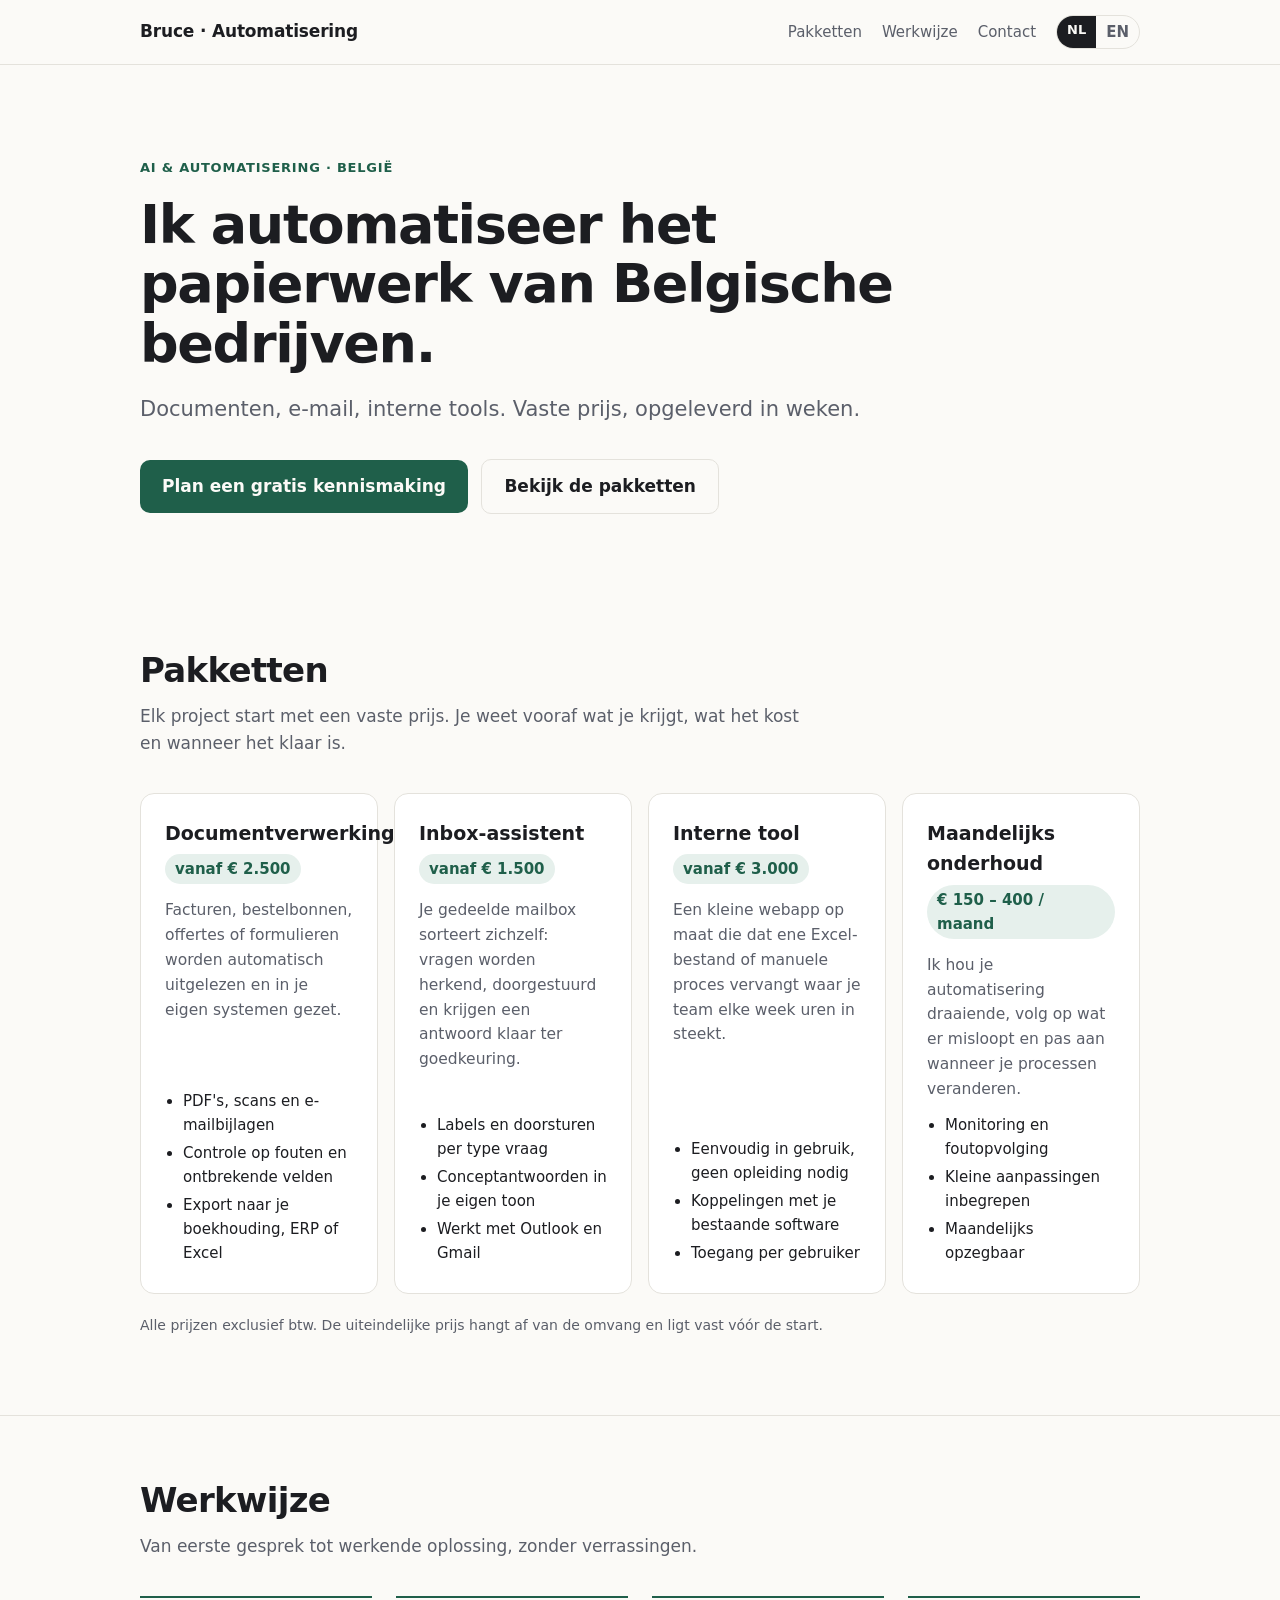
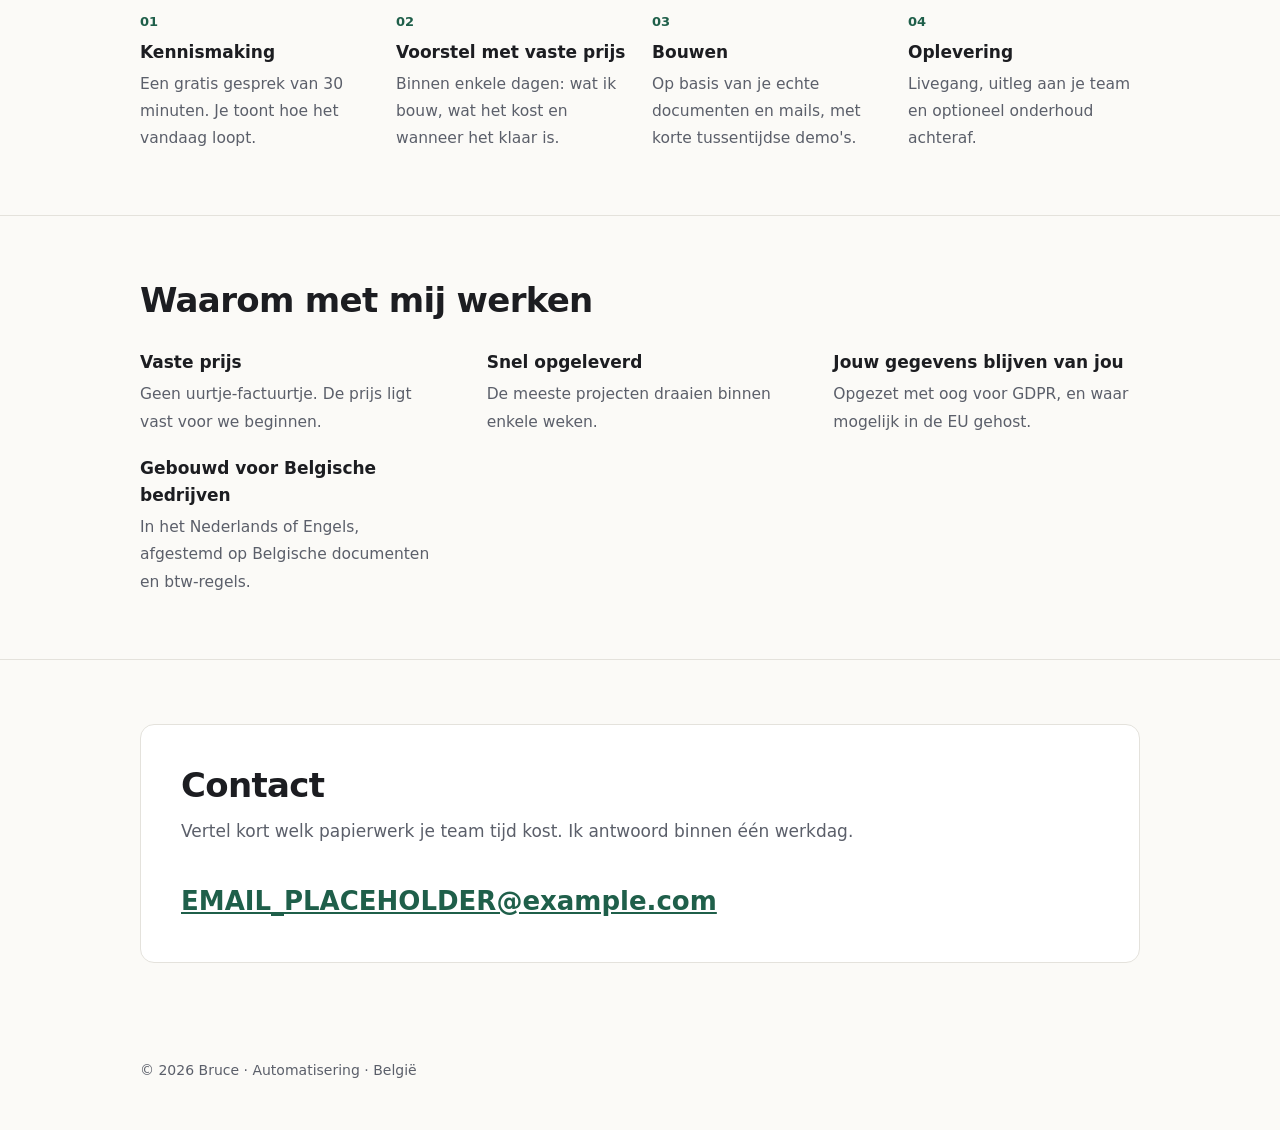
==== index.html @ b66c42b6 "Add bilingual NL/EN freelance site Co-Authored-By: Claude Opus 5.5 <noreply@anthropic.com> Claude-Se" ====
<!doctype html>
<html lang="nl-BE">
<head>
  <meta charset="utf-8">
  <meta name="viewport" content="width=device-width, initial-scale=1">
  <title>Bruce · Automatisering voor Belgische bedrijven</title>
  <meta name="description" content="Ik automatiseer het papierwerk van Belgische bedrijven: documenten, e-mail, interne tools. Vaste prijs, opgeleverd in weken.">
  <link rel="alternate" hreflang="nl-BE" href="./">
  <link rel="alternate" hreflang="en" href="en/">
  <link rel="stylesheet" href="style.css">
</head>
<body>
  <header>
    <div class="wrap">
      <a class="brand" href="./">Bruce · Automatisering</a>
      <nav>
        <a class="nav-link" href="#pakketten">Pakketten</a>
        <a class="nav-link" href="#werkwijze">Werkwijze</a>
        <a class="nav-link" href="#contact">Contact</a>
        <div class="lang" aria-label="Taal">
          <span aria-current="true">NL</span>
          <a href="en/" hreflang="en" lang="en">EN</a>
        </div>
      </nav>
    </div>
  </header>

  <main>
    <div class="hero">
      <div class="wrap">
        <span class="eyebrow">AI &amp; automatisering · België</span>
        <h1>Ik automatiseer het papierwerk van Belgische bedrijven.</h1>
        <p class="lead">Documenten, e-mail, interne tools. Vaste prijs, opgeleverd in weken.</p>
        <a class="btn" href="#contact">Plan een gratis kennismaking</a>
        <a class="btn btn-ghost" href="#pakketten">Bekijk de pakketten</a>
      </div>
    </div>

    <section id="pakketten">
      <div class="wrap">
        <h2>Pakketten</h2>
        <p class="section-intro">Elk project start met een vaste prijs. Je weet vooraf wat je krijgt, wat het kost en wanneer het klaar is.</p>
        <div class="grid">
          <article class="card">
            <h3>Documentverwerking</h3>
            <span class="price">vanaf € 2.500</span>
            <p>Facturen, bestelbonnen, offertes of formulieren worden automatisch uitgelezen en in je eigen systemen gezet.</p>
            <ul>
              <li>PDF's, scans en e-mailbijlagen</li>
              <li>Controle op fouten en ontbrekende velden</li>
              <li>Export naar je boekhouding, ERP of Excel</li>
            </ul>
          </article>
          <article class="card">
            <h3>Inbox-assistent</h3>
            <span class="price">vanaf € 1.500</span>
            <p>Je gedeelde mailbox sorteert zichzelf: vragen worden herkend, doorgestuurd en krijgen een antwoord klaar ter goedkeuring.</p>
            <ul>
              <li>Labels en doorsturen per type vraag</li>
              <li>Conceptantwoorden in je eigen toon</li>
              <li>Werkt met Outlook en Gmail</li>
            </ul>
          </article>
          <article class="card">
            <h3>Interne tool</h3>
            <span class="price">vanaf € 3.000</span>
            <p>Een kleine webapp op maat die dat ene Excel-bestand of manuele proces vervangt waar je team elke week uren in steekt.</p>
            <ul>
              <li>Eenvoudig in gebruik, geen opleiding nodig</li>
              <li>Koppelingen met je bestaande software</li>
              <li>Toegang per gebruiker</li>
            </ul>
          </article>
          <article class="card">
            <h3>Maandelijks onderhoud</h3>
            <span class="price">€ 150 – 400 / maand</span>
            <p>Ik hou je automatisering draaiende, volg op wat er misloopt en pas aan wanneer je processen veranderen.</p>
            <ul>
              <li>Monitoring en foutopvolging</li>
              <li>Kleine aanpassingen inbegrepen</li>
              <li>Maandelijks opzegbaar</li>
            </ul>
          </article>
        </div>
        <p class="note">Alle prijzen exclusief btw. De uiteindelijke prijs hangt af van de omvang en ligt vast vóór de start.</p>
      </div>
    </section>

    <section id="werkwijze">
      <div class="wrap">
        <h2>Werkwijze</h2>
        <p class="section-intro">Van eerste gesprek tot werkende oplossing, zonder verrassingen.</p>
        <ol class="steps">
          <li><strong>Kennismaking</strong><span>Een gratis gesprek van 30 minuten. Je toont hoe het vandaag loopt.</span></li>
          <li><strong>Voorstel met vaste prijs</strong><span>Binnen enkele dagen: wat ik bouw, wat het kost en wanneer het klaar is.</span></li>
          <li><strong>Bouwen</strong><span>Op basis van je echte documenten en mails, met korte tussentijdse demo's.</span></li>
          <li><strong>Oplevering</strong><span>Livegang, uitleg aan je team en optioneel onderhoud achteraf.</span></li>
        </ol>
      </div>
    </section>

    <section>
      <div class="wrap">
        <h2>Waarom met mij werken</h2>
        <div class="why">
          <div><strong>Vaste prijs</strong><span>Geen uurtje-factuurtje. De prijs ligt vast voor we beginnen.</span></div>
          <div><strong>Snel opgeleverd</strong><span>De meeste projecten draaien binnen enkele weken.</span></div>
          <div><strong>Jouw gegevens blijven van jou</strong><span>Opgezet met oog voor GDPR, en waar mogelijk in de EU gehost.</span></div>
          <div><strong>Gebouwd voor Belgische bedrijven</strong><span>In het Nederlands of Engels, afgestemd op Belgische documenten en btw-regels.</span></div>
        </div>
      </div>
    </section>

    <section id="contact">
      <div class="wrap">
        <div class="contact">
          <h2>Contact</h2>
          <p class="section-intro">Vertel kort welk papierwerk je team tijd kost. Ik antwoord binnen één werkdag.</p>
          <!-- TODO: vervang EMAIL_PLACEHOLDER@example.com door je echte e-mailadres (ook in en/index.html) -->
          <a class="email" href="mailto:EMAIL_PLACEHOLDER@example.com">EMAIL_PLACEHOLDER@example.com</a>
        </div>
      </div>
    </section>
  </main>

  <footer>
    <div class="wrap">© 2026 Bruce · Automatisering · België</div>
  </footer>
</body>
</html>
---- style.css ----
:root {
  --bg: #fbfaf7;
  --surface: #ffffff;
  --text: #1c1d21;
  --muted: #5b5f6a;
  --line: #e4e2dc;
  --accent: #1f5f4a;
  --accent-soft: #e6f0ec;
  --radius: 14px;
  --max: 1040px;
}

@media (prefers-color-scheme: dark) {
  :root {
    --bg: #141517;
    --surface: #1c1e21;
    --text: #ecebe7;
    --muted: #a3a6ad;
    --line: #2d3035;
    --accent: #6fc3a2;
    --accent-soft: #1d2f29;
  }
}

* { box-sizing: border-box; }

html { scroll-behavior: smooth; }

body {
  margin: 0;
  background: var(--bg);
  color: var(--text);
  font-family: system-ui, -apple-system, "Segoe UI", Roboto, "Helvetica Neue", Arial, sans-serif;
  font-size: 17px;
  line-height: 1.6;
  -webkit-font-smoothing: antialiased;
}

a { color: var(--accent); }

.wrap {
  max-width: var(--max);
  margin: 0 auto;
  padding: 0 20px;
}

/* Header */
header {
  border-bottom: 1px solid var(--line);
}
header .wrap {
  display: flex;
  align-items: center;
  justify-content: space-between;
  gap: 16px;
  min-height: 64px;
}
.brand {
  font-weight: 700;
  letter-spacing: -0.01em;
  text-decoration: none;
  color: var(--text);
}
nav {
  display: flex;
  align-items: center;
  gap: 20px;
}
nav a {
  color: var(--muted);
  text-decoration: none;
  font-size: 15px;
}
nav a:hover { color: var(--text); }
.lang {
  display: inline-flex;
  border: 1px solid var(--line);
  border-radius: 999px;
  overflow: hidden;
  font-size: 13px;
  font-weight: 600;
}
.lang a, .lang span {
  padding: 4px 10px;
  text-decoration: none;
}
.lang span {
  background: var(--text);
  color: var(--bg);
}
.lang a { color: var(--muted); }

/* Hero */
.hero {
  padding: 88px 0 72px;
}
.eyebrow {
  display: inline-block;
  font-size: 13px;
  font-weight: 600;
  letter-spacing: 0.06em;
  text-transform: uppercase;
  color: var(--accent);
  margin-bottom: 16px;
}
h1 {
  font-size: clamp(32px, 5.2vw, 54px);
  line-height: 1.1;
  letter-spacing: -0.025em;
  margin: 0 0 20px;
  max-width: 16em;
}
.lead {
  font-size: clamp(18px, 2.2vw, 21px);
  color: var(--muted);
  max-width: 36em;
  margin: 0 0 32px;
}
.btn {
  display: inline-block;
  background: var(--accent);
  color: var(--bg);
  font-weight: 600;
  padding: 13px 22px;
  border-radius: 10px;
  text-decoration: none;
}
.btn:hover { filter: brightness(1.08); }
.btn-ghost {
  background: transparent;
  color: var(--text);
  border: 1px solid var(--line);
  margin-left: 8px;
}

/* Sections */
section { padding: 64px 0; }
section + section { border-top: 1px solid var(--line); }
h2 {
  font-size: clamp(26px, 3.4vw, 34px);
  letter-spacing: -0.02em;
  line-height: 1.2;
  margin: 0 0 12px;
}
.section-intro {
  color: var(--muted);
  max-width: 40em;
  margin: 0 0 36px;
}

/* Packages */
.grid {
  display: grid;
  grid-template-columns: repeat(auto-fit, minmax(230px, 1fr));
  gap: 16px;
}
.card {
  background: var(--surface);
  border: 1px solid var(--line);
  border-radius: var(--radius);
  padding: 24px;
  display: flex;
  flex-direction: column;
}
.card h3 {
  font-size: 19px;
  margin: 0 0 6px;
}
.price {
  font-size: 15px;
  font-weight: 600;
  color: var(--accent);
  background: var(--accent-soft);
  align-self: flex-start;
  padding: 3px 10px;
  border-radius: 999px;
  margin-bottom: 14px;
}
.card p {
  margin: 0 0 12px;
  color: var(--muted);
  font-size: 15.5px;
}
.card ul {
  margin: auto 0 0;
  padding-left: 18px;
  font-size: 15px;
}
.card li { margin-bottom: 4px; }
.note {
  margin-top: 20px;
  font-size: 14px;
  color: var(--muted);
}

/* Steps */
.steps {
  list-style: none;
  padding: 0;
  margin: 0;
  display: grid;
  grid-template-columns: repeat(auto-fit, minmax(200px, 1fr));
  gap: 24px;
  counter-reset: step;
}
.steps li {
  counter-increment: step;
  padding-top: 14px;
  border-top: 2px solid var(--accent);
}
.steps li::before {
  content: counter(step, decimal-leading-zero);
  display: block;
  font-size: 13px;
  font-weight: 700;
  color: var(--accent);
  margin-bottom: 6px;
}
.steps strong { display: block; margin-bottom: 4px; }
.steps span { color: var(--muted); font-size: 15.5px; }

/* Why */
.why {
  margin-top: 28px;
  display: grid;
  grid-template-columns: repeat(auto-fit, minmax(260px, 1fr));
  gap: 20px 40px;
}
.why div strong { display: block; margin-bottom: 4px; }
.why div span { color: var(--muted); font-size: 15.5px; }

/* Contact */
.contact {
  background: var(--surface);
  border: 1px solid var(--line);
  border-radius: var(--radius);
  padding: 40px;
}
.contact .email {
  font-size: clamp(20px, 3vw, 26px);
  font-weight: 600;
  word-break: break-all;
}

footer {
  padding: 32px 0 48px;
  color: var(--muted);
  font-size: 14px;
}

@media (max-width: 640px) {
  nav .nav-link { display: none; }
  .hero { padding: 56px 0 48px; }
  section { padding: 48px 0; }
  .contact { padding: 28px 20px; }
  .btn-ghost { margin: 10px 0 0; }
}
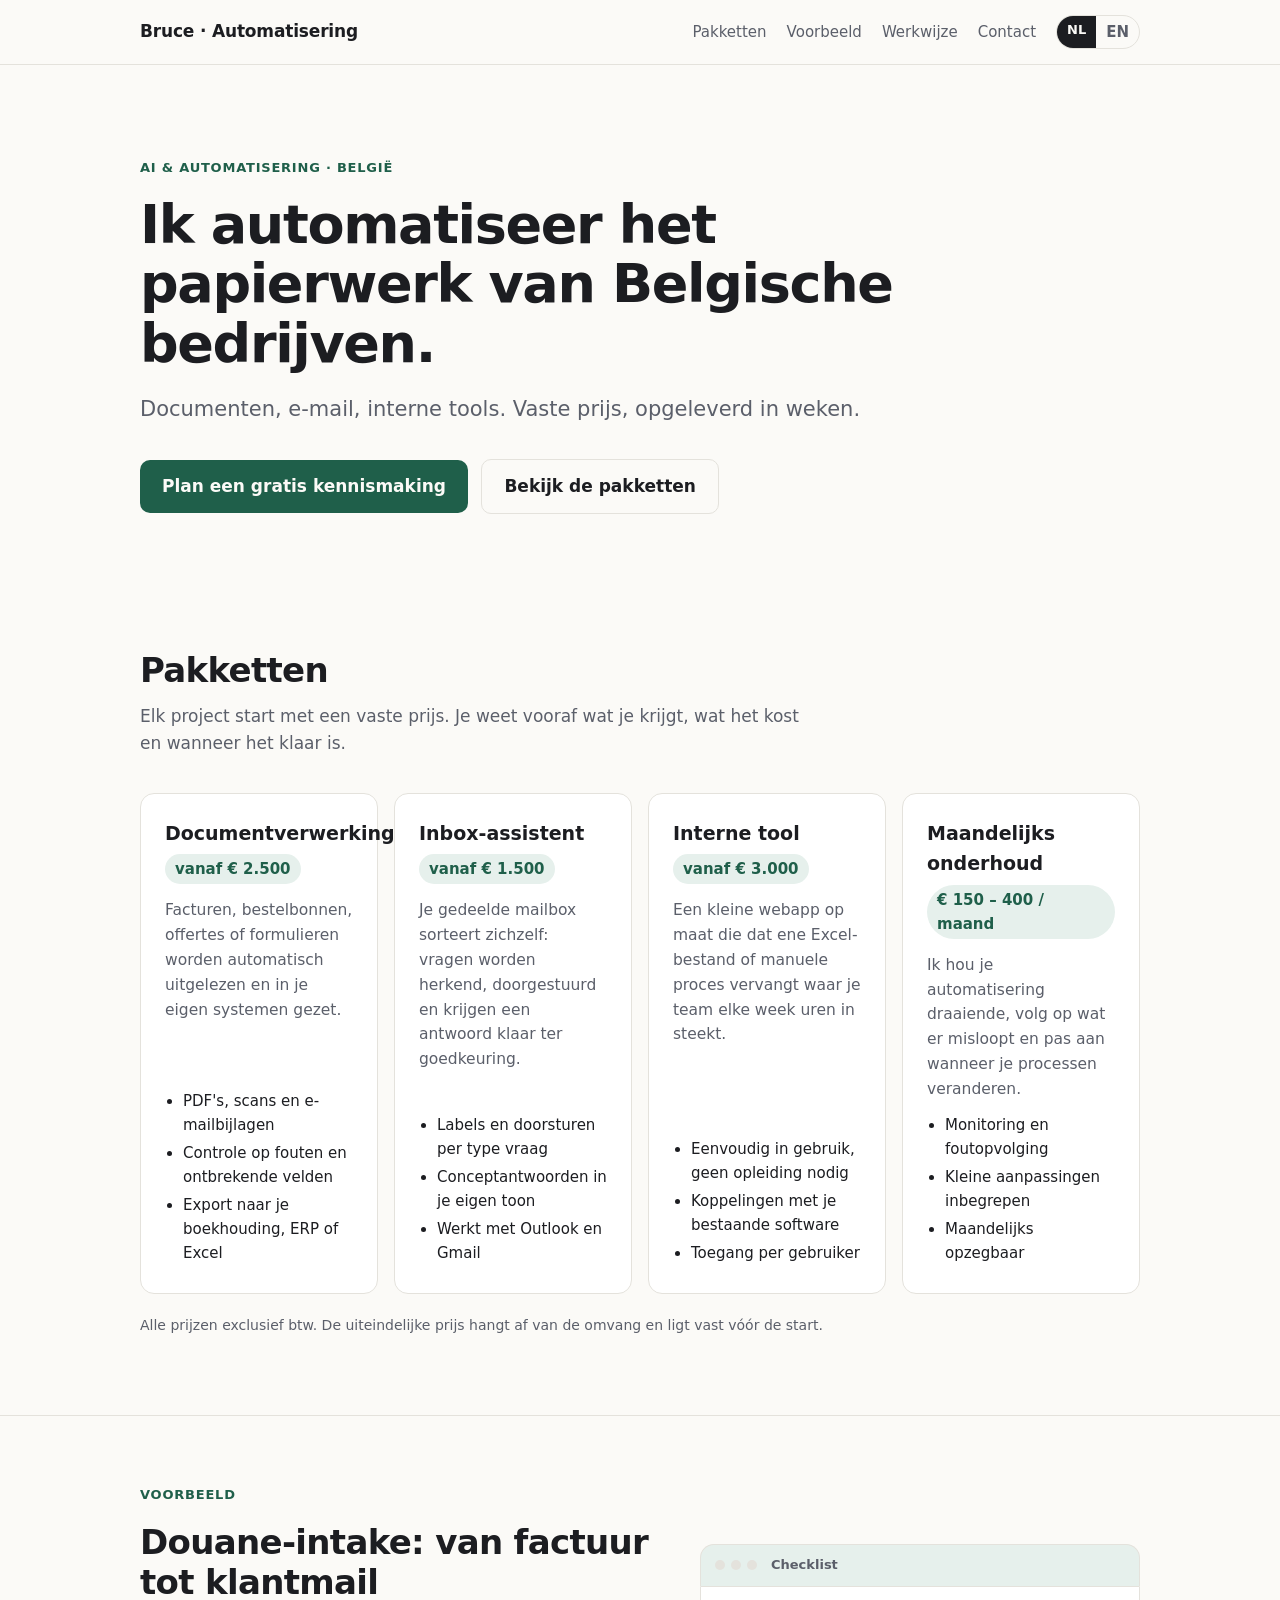
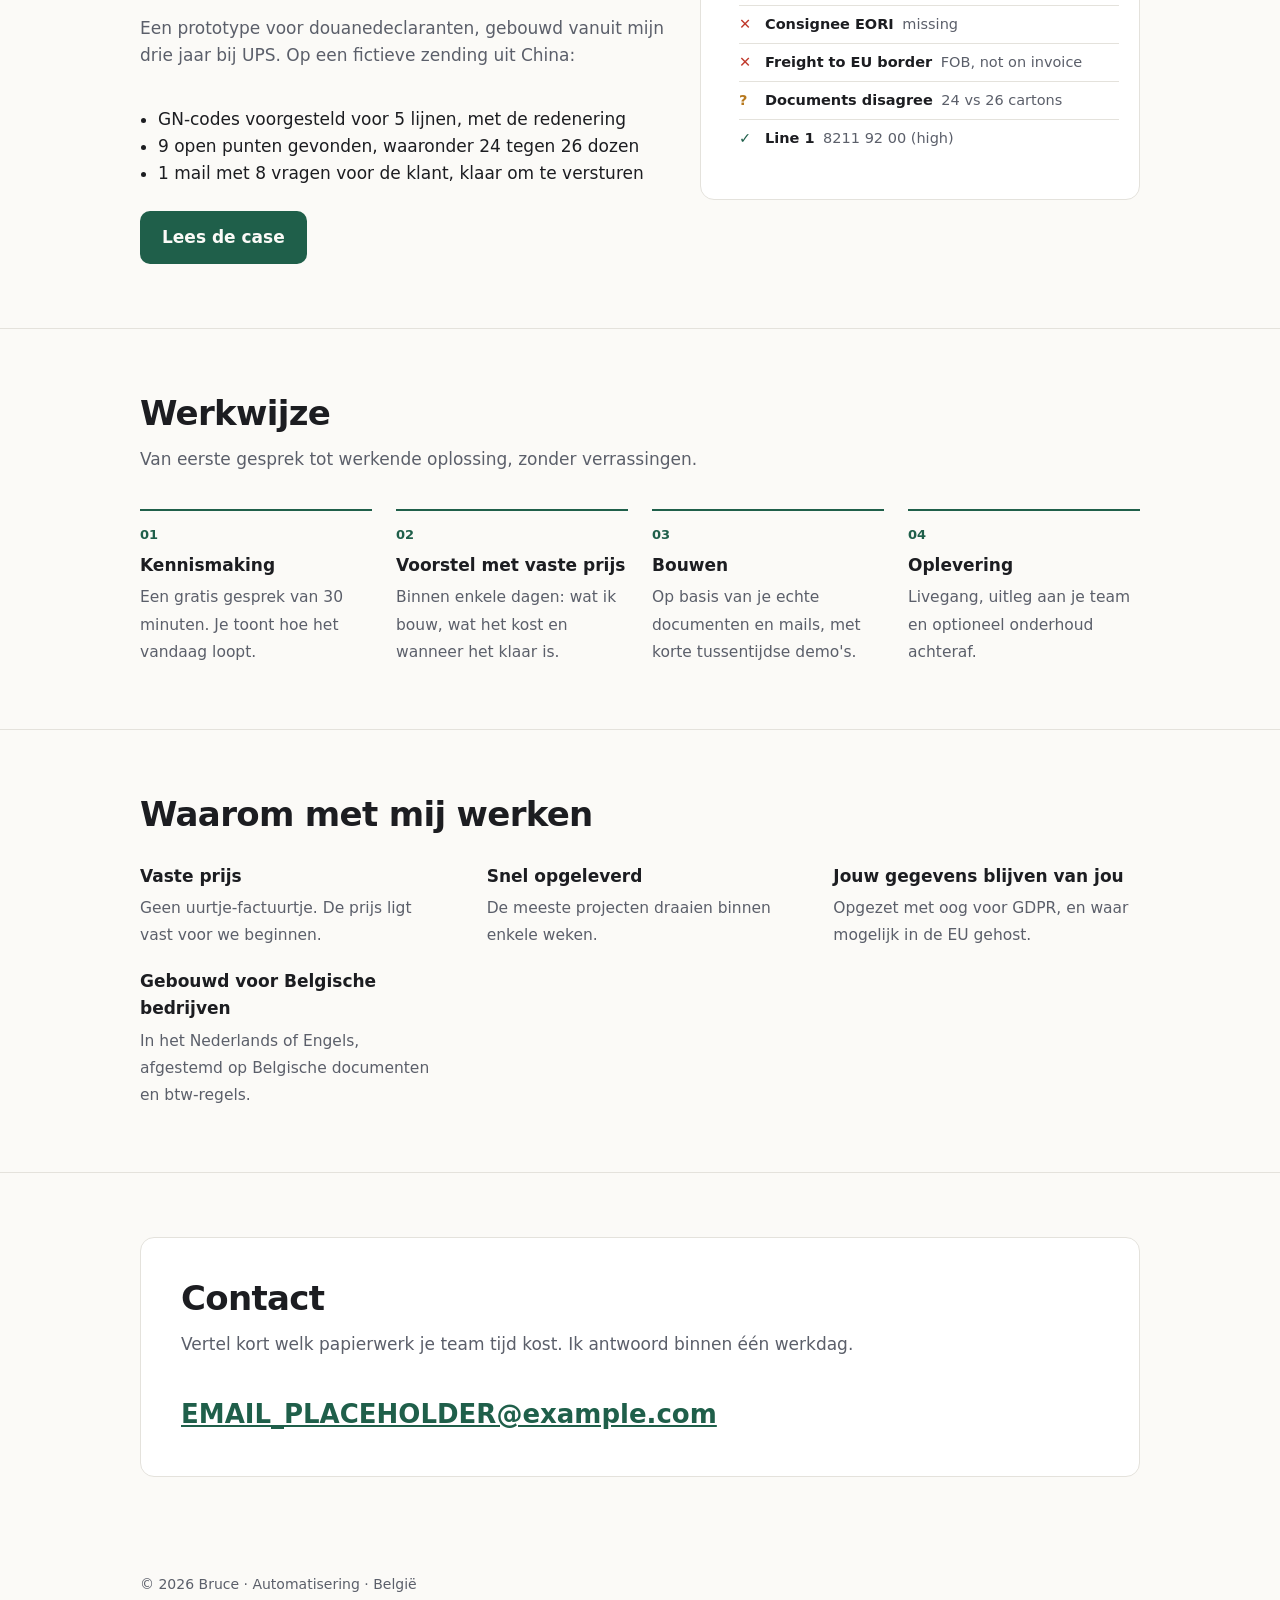
==== commit f5aa3797: "Add customs intake case study (NL/EN) Case-study page in Dutch and English with anonymised tool outp" ====
--- a/index.html
+++ b/index.html
@@ -15,6 +15,7 @@
       <a class="brand" href="./">Bruce · Automatisering</a>
       <nav>
         <a class="nav-link" href="#pakketten">Pakketten</a>
+        <a class="nav-link" href="#case">Voorbeeld</a>
         <a class="nav-link" href="#werkwijze">Werkwijze</a>
         <a class="nav-link" href="#contact">Contact</a>
         <div class="lang" aria-label="Taal">
@@ -86,6 +87,33 @@
       </div>
     </section>
 
+    <section id="case">
+      <div class="wrap case-teaser">
+        <div>
+          <span class="eyebrow">Voorbeeld</span>
+          <h2>Douane-intake: van factuur tot klantmail</h2>
+          <p class="section-intro">Een prototype voor douanedeclaranten, gebouwd vanuit mijn drie jaar bij UPS. Op een fictieve zending uit China:</p>
+          <ul>
+            <li>GN-codes voorgesteld voor 5 lijnen, met de redenering</li>
+            <li>9 open punten gevonden, waaronder 24 tegen 26 dozen</li>
+            <li>1 mail met 8 vragen voor de klant, klaar om te versturen</li>
+          </ul>
+          <a class="btn" href="case/">Lees de case</a>
+        </div>
+        <figure class="output">
+          <div class="output-bar"><span></span><span></span><span></span><em>Checklist</em></div>
+          <div class="output-body">
+            <ul class="checklist">
+              <li class="open"><b>Consignee EORI</b> missing</li>
+              <li class="open"><b>Freight to EU border</b> FOB, not on invoice</li>
+              <li class="check"><b>Documents disagree</b> 24 vs 26 cartons</li>
+              <li class="ok"><b>Line 1</b> 8211 92 00 (high)</li>
+            </ul>
+          </div>
+        </figure>
+      </div>
+    </section>
+
     <section id="werkwijze">
       <div class="wrap">
         <h2>Werkwijze</h2>
--- a/style.css
+++ b/style.css
@@ -255,3 +255,138 @@
   .contact { padding: 28px 20px; }
   .btn-ghost { margin: 10px 0 0; }
 }
+
+/* Case study */
+.narrow { max-width: 760px; }
+.hero-case { padding-bottom: 56px; }
+.hero-case h1 { max-width: 20em; }
+.facts {
+  display: grid;
+  grid-template-columns: repeat(auto-fit, minmax(200px, 1fr));
+  gap: 12px;
+  margin: 0;
+}
+.facts div {
+  background: var(--surface);
+  border: 1px solid var(--line);
+  border-radius: 10px;
+  padding: 12px 16px;
+}
+.facts dt {
+  font-size: 12px;
+  font-weight: 700;
+  letter-spacing: 0.06em;
+  text-transform: uppercase;
+  color: var(--accent);
+}
+.facts dd { margin: 2px 0 0; font-size: 15.5px; }
+.steps-tight { margin-bottom: 32px; grid-template-columns: repeat(auto-fit, minmax(150px, 1fr)); }
+ul.plain { padding-left: 18px; }
+ul.plain li { margin-bottom: 8px; }
+
+.output {
+  margin: 32px 0;
+}
+.output-bar,
+.output-body {
+  border: 1px solid var(--line);
+  background: var(--surface);
+}
+.output-bar {
+  display: flex;
+  align-items: center;
+  gap: 6px;
+  padding: 10px 14px;
+  border-radius: var(--radius) var(--radius) 0 0;
+  border-bottom: none;
+  background: var(--accent-soft);
+}
+.output-bar span {
+  width: 10px;
+  height: 10px;
+  border-radius: 50%;
+  background: var(--line);
+}
+.output-bar em {
+  font-style: normal;
+  font-size: 13px;
+  font-weight: 600;
+  color: var(--muted);
+  margin-left: 8px;
+}
+.output-body {
+  border-radius: 0 0 var(--radius) var(--radius);
+  padding: 18px 20px;
+  font-size: 14.5px;
+  overflow-x: auto;
+}
+.output-title { font-weight: 700; margin: 0 0 12px; }
+.checklist { list-style: none; padding: 0; margin: 0; }
+.checklist li {
+  padding: 7px 0 7px 26px;
+  border-top: 1px solid var(--line);
+  position: relative;
+  color: var(--muted);
+}
+.checklist li b { color: var(--text); margin-right: 4px; }
+.checklist li::before {
+  position: absolute;
+  left: 0;
+  top: 7px;
+  font-weight: 700;
+}
+.checklist .open::before { content: "✕"; color: #c0392b; }
+.checklist .check::before { content: "?"; color: #b7791f; }
+.checklist .ok::before { content: "✓"; color: var(--accent); }
+.code { margin: 0 0 10px; color: var(--muted); }
+.code b { color: var(--text); font-variant-numeric: tabular-nums; margin-right: 6px; }
+.conf {
+  font-style: normal;
+  font-size: 12px;
+  font-weight: 600;
+  padding: 1px 8px;
+  border-radius: 999px;
+  margin-right: 6px;
+  background: var(--accent-soft);
+  color: var(--accent);
+}
+.conf.low { background: var(--line); color: var(--muted); }
+.warn { display: block; margin-top: 4px; color: #b7791f; }
+.ask { margin: 12px 0 0; font-weight: 600; }
+.output pre {
+  margin: 0;
+  font-family: ui-monospace, SFMono-Regular, Menlo, Consolas, monospace;
+  font-size: 13.5px;
+  line-height: 1.55;
+  white-space: pre;
+}
+.output figcaption {
+  font-size: 14px;
+  color: var(--muted);
+  margin-top: 10px;
+}
+.disclaimer {
+  border-left: 3px solid var(--accent);
+  padding: 8px 14px;
+  background: var(--accent-soft);
+  font-size: 15px;
+}
+.case-teaser {
+  display: grid;
+  grid-template-columns: 1.2fr 1fr;
+  gap: 32px;
+  align-items: center;
+}
+.case-teaser ul { padding-left: 18px; margin: 0 0 24px; }
+.case-teaser .output { margin: 0; }
+
+@media (prefers-color-scheme: dark) {
+  .checklist .open::before { color: #ff7b6b; }
+  .checklist .check::before, .warn { color: #e6b55c; }
+}
+
+@media (max-width: 760px) {
+  .case-teaser { grid-template-columns: 1fr; }
+  .output-body { padding: 14px; }
+  .output pre { font-size: 12px; }
+}
